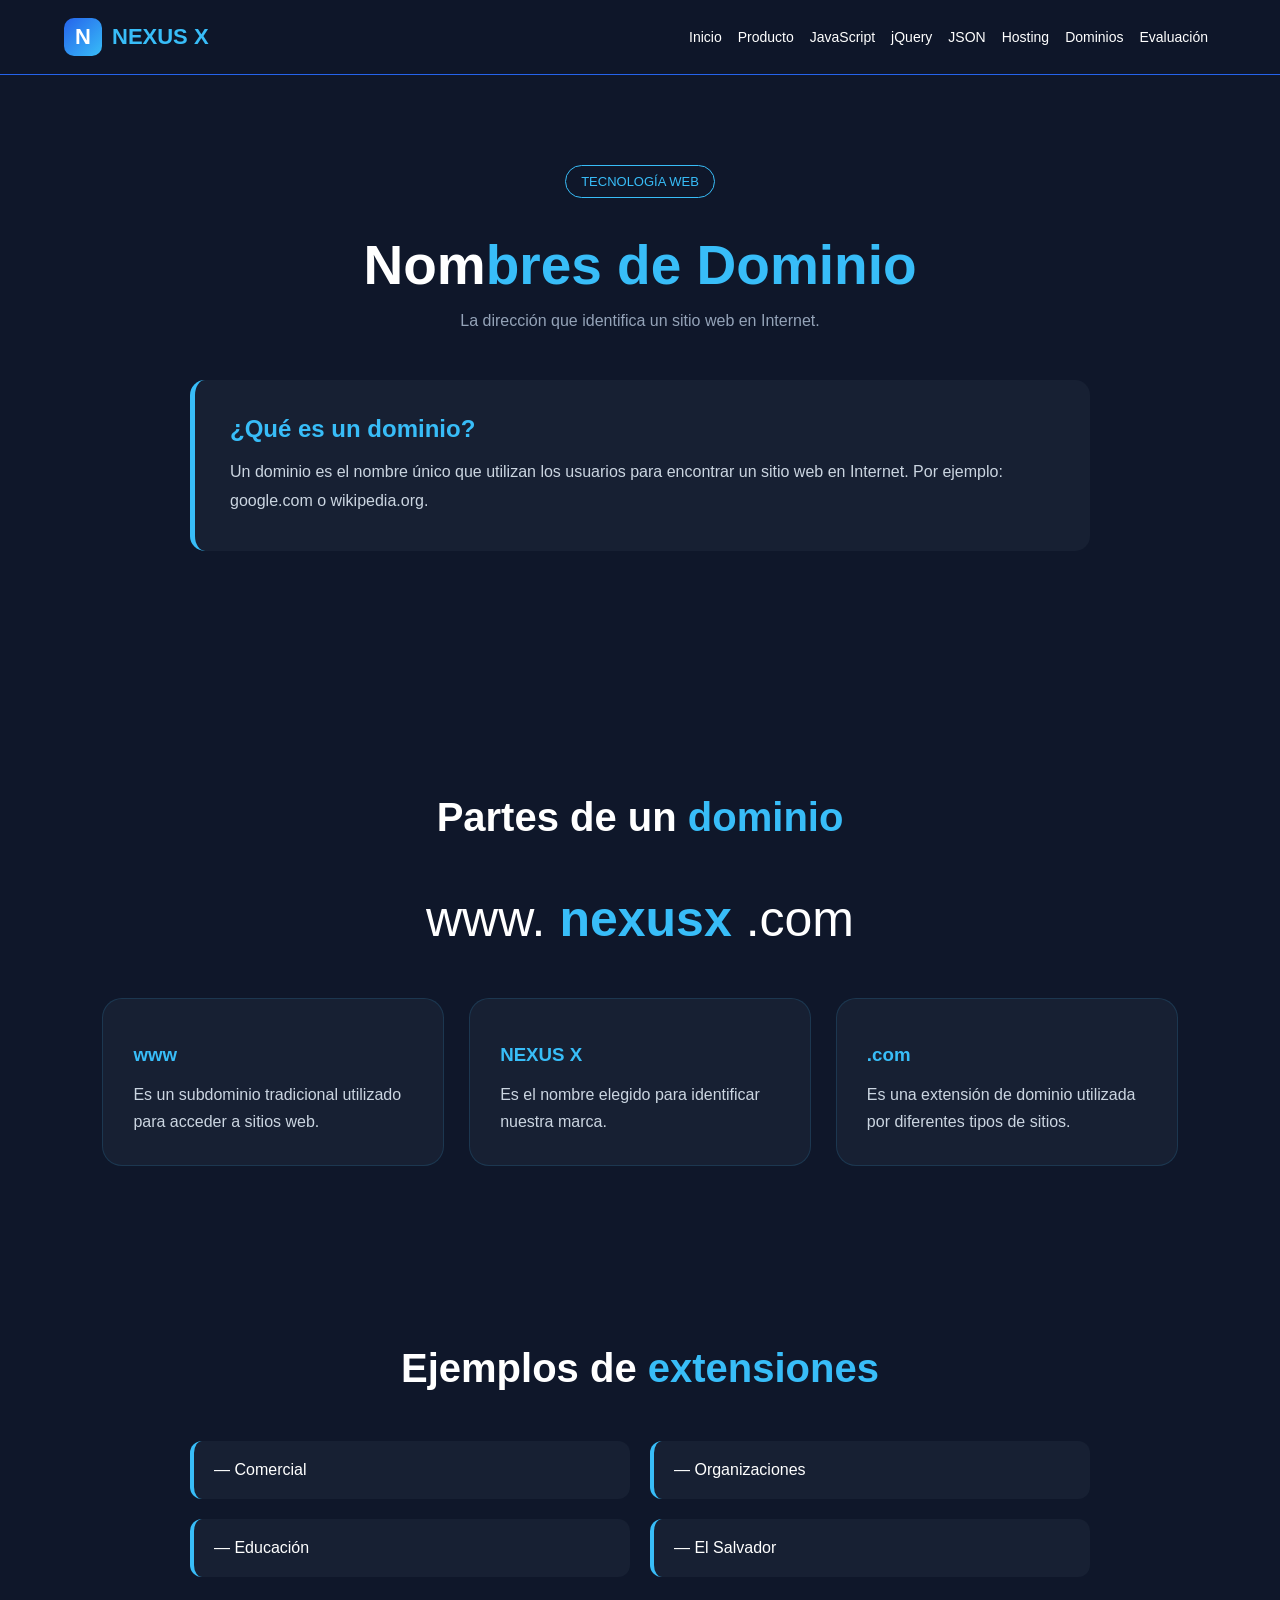
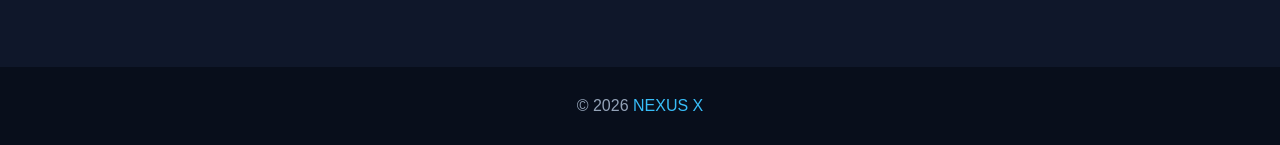
==== dominios.html @ 460c5242 "hola" ====
<!DOCTYPE html>
<html lang="es">

<head>

    <meta charset="UTF-8">
    <meta name="viewport" content="width=device-width, initial-scale=1.0">

    <title>NEXUS X | Dominios</title>

    <link rel="stylesheet" href="style.css">

</head>

<body>

<header>

    <div class="logo">
        <div class="logo-icon">N</div>
        NEXUS X
    </div>

    <nav>
        <a href="index.html">Inicio</a>
        <a href="producto.html">Producto</a>
        <a href="javascript.html">JavaScript</a>
        <a href="jquery.html">jQuery</a>
        <a href="json.html">JSON</a>
        <a href="hosting.html">Hosting</a>
        <a href="dominios.html">Dominios</a>
        <a href="evaluacion.html">Evaluación</a>
    </nav>

</header>

<section class="page">

    <div class="section-title">

        <span class="tag">TECNOLOGÍA WEB</span>

        <h1>Nom<span>bres de Dominio</span></h1>

        <p>
            La dirección que identifica un sitio web en Internet.
        </p>

    </div>

    <div class="tech-box">

        <h2>¿Qué es un dominio?</h2>

        <p>
            Un dominio es el nombre único que utilizan los usuarios
            para encontrar un sitio web en Internet. Por ejemplo:
            google.com o wikipedia.org.
        </p>

    </div>

</section>

<section>

    <div class="section-title">

        <h2>Partes de un <span>dominio</span></h2>

    </div>

    <div class="domain">

        <span>www.</span>
        <strong>nexusx</strong>
        <span>.com</span>

    </div>

    <div class="cards">

        <div class="card">

            <h3>www</h3>

            <p>
                Es un subdominio tradicional utilizado para
                acceder a sitios web.
            </p>

        </div>

        <div class="card">

            <h3>NEXUS X</h3>

            <p>
                Es el nombre elegido para identificar
                nuestra marca.
            </p>

        </div>

        <div class="card">

            <h3>.com</h3>

            <p>
                Es una extensión de dominio utilizada
                por diferentes tipos de sitios.
            </p>

        </div>

    </div>

</section>

<section>

    <div class="section-title">

        <h2>Ejemplos de <span>extensiones</span></h2>

    </div>

    <div class="features">

        <div>  — Comercial</div>
        <div>  — Organizaciones</div>
        <div>  — Educación</div>
        <div>  — El Salvador</div>

    </div>

</section>

<footer>
    © 2026 <span>NEXUS X</span>
</footer>

</body>
</html>
---- style.css ----
* {
    margin: 0;
    padding: 0;
    box-sizing: border-box;
    font-family: Arial, Helvetica, sans-serif;
}

html {
    scroll-behavior: smooth;
}

body {
    background: #0F172A;
    color: white;
}

/* HEADER */

header {
    width: 100%;
    padding: 18px 5%;
    display: flex;
    justify-content: space-between;
    align-items: center;
    position: sticky;
    top: 0;
    z-index: 1000;
    background: rgba(15, 23, 42, 0.97);
    border-bottom: 1px solid #2563EB;
}

.logo {
    display: flex;
    align-items: center;
    gap: 10px;
    font-size: 22px;
    font-weight: bold;
    color: #38BDF8;
}

.logo-icon {
    width: 38px;
    height: 38px;
    display: flex;
    align-items: center;
    justify-content: center;
    background: linear-gradient(135deg, #2563EB, #38BDF8);
    border-radius: 10px;
    color: white;
}

nav {
    display: flex;
    flex-wrap: wrap;
    justify-content: center;
}

nav a {
    color: white;
    text-decoration: none;
    margin: 5px 8px;
    font-size: 14px;
    transition: 0.3s;
}

nav a:hover {
    color: #38BDF8;
}

/* HERO */

.hero {
    min-height: 90vh;
    padding: 100px 8%;
    display: flex;
    align-items: center;
    justify-content: space-between;
    gap: 50px;

    background:
        radial-gradient(circle at 80% 30%, rgba(37,99,235,.3), transparent 30%),
        #0F172A;
}

.hero-text {
    max-width: 600px;
}

.tag {
    display: inline-block;
    padding: 8px 15px;
    border: 1px solid #38BDF8;
    border-radius: 30px;
    color: #38BDF8;
    font-size: 13px;
    margin-bottom: 20px;
}

.hero h1 {
    font-size: 65px;
    line-height: 1;
    margin-bottom: 25px;
}

h1 span,
h2 span,
.hero h1 span {
    color: #38BDF8;
}

.hero p {
    color: #CBD5E1;
    font-size: 18px;
    line-height: 1.7;
    margin-bottom: 30px;
}

/* BOTONES */

.btn {
    display: inline-block;
    border: none;
    padding: 14px 25px;
    border-radius: 10px;
    background: #2563EB;
    color: white;
    text-decoration: none;
    font-weight: bold;
    cursor: pointer;
    margin: 5px;
    transition: .3s;
}

.btn:hover {
    background: #38BDF8;
    color: #0F172A;
    transform: translateY(-3px);
}

/* LOGO GRANDE */

.hero-logo {
    width: 330px;
    height: 330px;
    border-radius: 50px;
    background: linear-gradient(135deg, #2563EB, #38BDF8);
    display: flex;
    align-items: center;
    justify-content: center;
    transform: rotate(4deg);
    box-shadow: 0 0 60px rgba(56,189,248,.3);
}

.hero-logo div {
    width: 250px;
    height: 250px;
    border-radius: 40px;
    background: #0F172A;
    border: 2px solid #38BDF8;
    display: flex;
    align-items: center;
    justify-content: center;
    flex-direction: column;
    transform: rotate(-4deg);
}

.hero-logo strong {
    font-size: 70px;
    color: #38BDF8;
}

.hero-logo small {
    letter-spacing: 5px;
}

/* SECCIONES */

section {
    padding: 90px 8%;
}

.page {
    min-height: 70vh;
}

.section-title {
    text-align: center;
    margin-bottom: 50px;
}

.section-title h1 {
    font-size: 55px;
    margin: 15px 0;
}

.section-title h2 {
    font-size: 40px;
    margin-bottom: 12px;
}

.section-title p {
    color: #94A3B8;
}

/* CARDS */

.cards {
    display: grid;
    grid-template-columns: repeat(3, 1fr);
    gap: 25px;
}

.card {
    background: #172033;
    padding: 30px;
    border-radius: 20px;
    border: 1px solid rgba(56,189,248,.15);
    transition: .3s;
}

.card:hover {
    transform: translateY(-8px);
    border-color: #38BDF8;
}

.card h3 {
    color: #38BDF8;
    margin: 15px 0;
}

.card p {
    color: #CBD5E1;
    line-height: 1.7;
}

.icon {
    font-size: 40px;
}

/* TECNOLOGÍAS */

.tech-box {
    max-width: 900px;
    margin: auto;
    background: #172033;
    border-left: 5px solid #38BDF8;
    padding: 35px;
    border-radius: 15px;
}

.tech-box h2 {
    color: #38BDF8;
    margin-bottom: 15px;
}

.tech-box p {
    color: #CBD5E1;
    line-height: 1.8;
}

/* COLORES */

.colors {
    display: flex;
    justify-content: center;
    flex-wrap: wrap;
    gap: 25px;
}

.color {
    width: 170px;
    background: #172033;
    border-radius: 15px;
    overflow: hidden;
    text-align: center;
}

.color-box {
    height: 100px;
}

.color p {
    padding: 15px;
    font-weight: bold;
}

.azul-oscuro {
    background: #0F172A;
}

.azul {
    background: #2563EB;
}

.celeste {
    background: #38BDF8;
}

.blanco {
    background: #FFFFFF;
}

/* FEATURES */

.features {
    max-width: 900px;
    margin: auto;
    display: grid;
    grid-template-columns: repeat(2,1fr);
    gap: 20px;
}

.features div {
    background: #172033;
    padding: 20px;
    border-radius: 12px;
    border-left: 4px solid #38BDF8;
}

/* INTERACTIVO */

.interactive {
    text-align: center;
    max-width: 800px;
    margin: auto;
}

.interactive h2 {
    margin-bottom: 25px;
}

.jquery-box {
    padding: 40px;
    background: #172033;
    border-radius: 20px;
    border: 1px solid #38BDF8;
}

.domain {
    text-align: center;
    font-size: 50px;
    margin: 50px 0;
}

.domain strong {
    color: #38BDF8;
}

/* QUIZ */

.question {
    max-width: 800px;
    margin: 25px auto;
    padding: 25px;
    background: #172033;
    border-radius: 15px;
    border: 1px solid rgba(56,189,248,.2);
}

.question h3 {
    color: #38BDF8;
    margin-bottom: 20px;
}

.question label {
    display: block;
    margin: 12px 0;
    color: #CBD5E1;
    cursor: pointer;
}

.question input {
    margin-right: 10px;
}

#quiz {
    text-align: center;
}

.result {
    text-align: center;
    margin-top: 30px;
    font-size: 25px;
    color: #38BDF8;
    font-weight: bold;
}

/* FOOTER */

footer {
    text-align: center;
    padding: 30px;
    background: #080E1B;
    color: #94A3B8;
}

footer span {
    color: #38BDF8;
}

/* RESPONSIVE */

@media(max-width: 900px) {

    header {
        flex-direction: column;
        gap: 15px;
    }

    .hero {
        flex-direction: column;
        text-align: center;
    }

    .hero h1 {
        font-size: 45px;
    }

    .cards {
        grid-template-columns: 1fr;
    }

    .hero-logo {
        width: 270px;
        height: 270px;
    }

    .hero-logo div {
        width: 205px;
        height: 205px;
    }

    .features {
        grid-template-columns: 1fr;
    }

    .domain {
        font-size: 32px;
    }
}
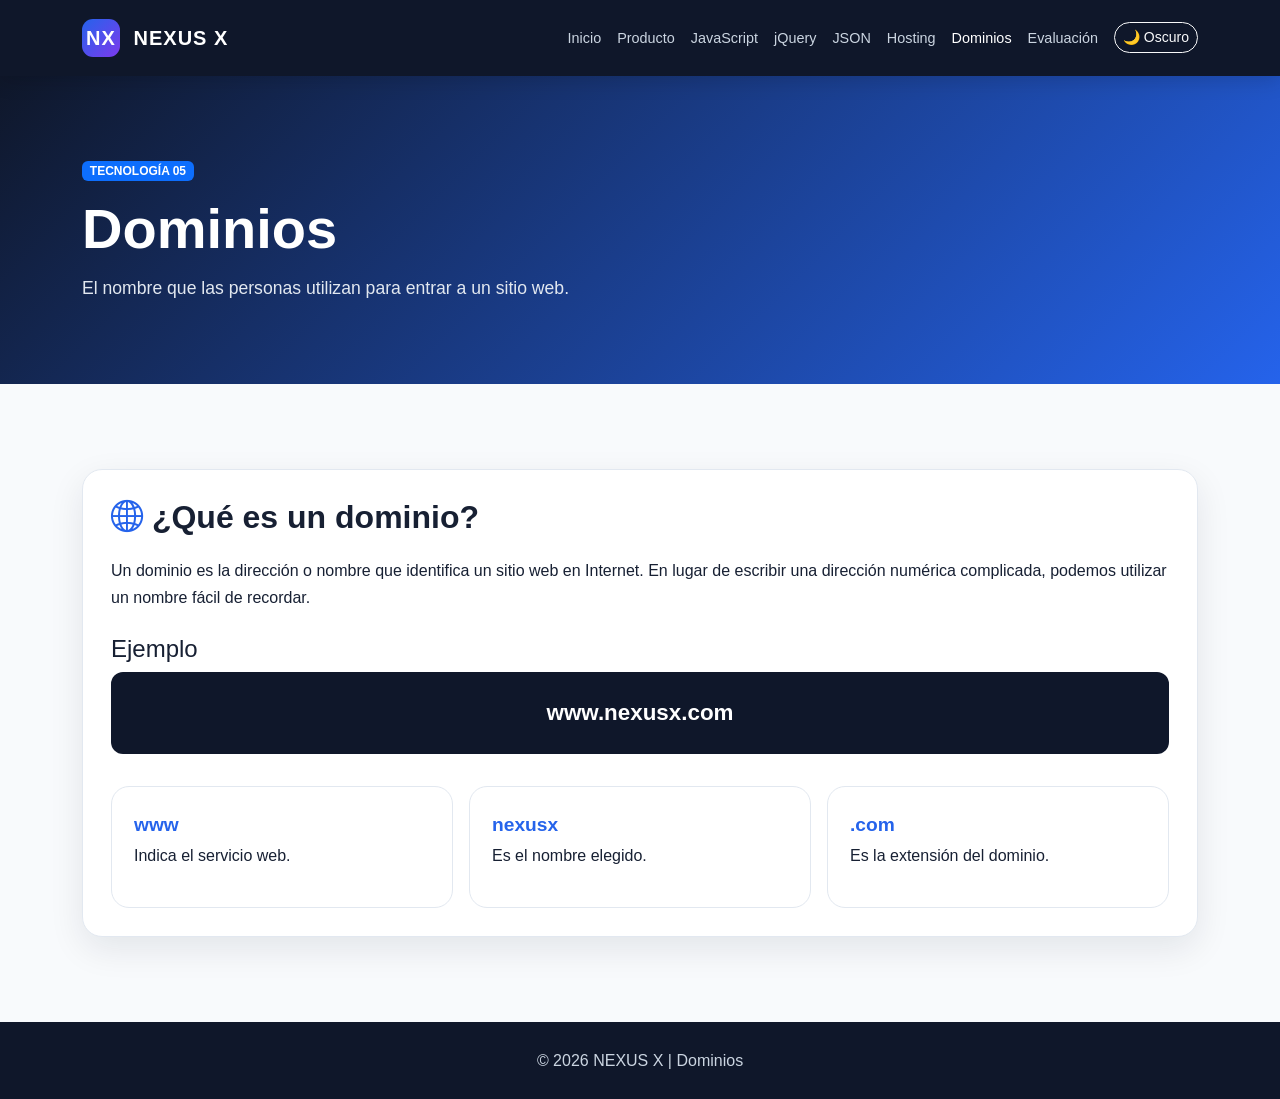
==== commit 48968cd0: "klsdk" ====
--- a/dominios.html
+++ b/dominios.html
@@ -1,144 +1,101 @@
 <!DOCTYPE html>
 <html lang="es">
-
 <head>
-
     <meta charset="UTF-8">
     <meta name="viewport" content="width=device-width, initial-scale=1.0">
-
     <title>NEXUS X | Dominios</title>
 
+    <link href="https://cdn.jsdelivr.net/npm/bootstrap@5.3.3/dist/css/bootstrap.min.css" rel="stylesheet">
+    <link href="https://cdn.jsdelivr.net/npm/bootstrap-icons@1.11.3/font/bootstrap-icons.min.css" rel="stylesheet">
     <link rel="stylesheet" href="style.css">
-
 </head>
 
 <body>
 
-<header>
+<nav class="navbar navbar-expand-lg navbar-dark sticky-top">
+    <div class="container">
+        <a class="navbar-brand fw-bold" href="index.html"><span class="logo">NX</span> NEXUS X</a>
 
-    <div class="logo">
-        <div class="logo-icon">N</div>
-        NEXUS X
+        <button class="navbar-toggler" type="button" data-bs-toggle="collapse" data-bs-target="#menu">
+            <span class="navbar-toggler-icon"></span>
+        </button>
+
+        <div class="collapse navbar-collapse" id="menu">
+            <ul class="navbar-nav ms-auto align-items-lg-center">
+                <li class="nav-item"><a class="nav-link" href="index.html">Inicio</a></li>
+                <li class="nav-item"><a class="nav-link" href="producto.html">Producto</a></li>
+                <li class="nav-item"><a class="nav-link" href="javascript.html">JavaScript</a></li>
+                <li class="nav-item"><a class="nav-link" href="jquery.html">jQuery</a></li>
+                <li class="nav-item"><a class="nav-link" href="json.html">JSON</a></li>
+                <li class="nav-item"><a class="nav-link" href="hosting.html">Hosting</a></li>
+                <li class="nav-item"><a class="nav-link active" href="dominios.html">Dominios</a></li>
+                <li class="nav-item"><a class="nav-link" href="evaluacion.html">Evaluación</a></li>
+                <li class="nav-item ms-lg-2"><button id="modoBtn" class="btn btn-outline-light btn-sm">🌙 Oscuro</button></li>
+            </ul>
+        </div>
     </div>
+</nav>
 
-    <nav>
-        <a href="index.html">Inicio</a>
-        <a href="producto.html">Producto</a>
-        <a href="javascript.html">JavaScript</a>
-        <a href="jquery.html">jQuery</a>
-        <a href="json.html">JSON</a>
-        <a href="hosting.html">Hosting</a>
-        <a href="dominios.html">Dominios</a>
-        <a href="evaluacion.html">Evaluación</a>
-    </nav>
-
-</header>
-
-<section class="page">
-
-    <div class="section-title">
-
-        <span class="tag">TECNOLOGÍA WEB</span>
-
-        <h1>Nom<span>bres de Dominio</span></h1>
-
-        <p>
-            La dirección que identifica un sitio web en Internet.
-        </p>
-
+<section class="page-header">
+    <div class="container">
+        <span class="badge text-bg-primary">TECNOLOGÍA 05</span>
+        <h1>Dominios</h1>
+        <p>El nombre que las personas utilizan para entrar a un sitio web.</p>
     </div>
-
-    <div class="tech-box">
-
-        <h2>¿Qué es un dominio?</h2>
-
-        <p>
-            Un dominio es el nombre único que utilizan los usuarios
-            para encontrar un sitio web en Internet. Por ejemplo:
-            google.com o wikipedia.org.
-        </p>
-
-    </div>
-
 </section>
 
-<section>
+<section class="section">
+    <div class="container">
 
-    <div class="section-title">
-
-        <h2>Partes de un <span>dominio</span></h2>
-
-    </div>
-
-    <div class="domain">
-
-        <span>www.</span>
-        <strong>nexusx</strong>
-        <span>.com</span>
-
-    </div>
-
-    <div class="cards">
-
-        <div class="card">
-
-            <h3>www</h3>
+        <div class="content-box reveal">
+            <h2><i class="bi bi-globe2"></i> ¿Qué es un dominio?</h2>
 
             <p>
-                Es un subdominio tradicional utilizado para
-                acceder a sitios web.
+                Un dominio es la dirección o nombre que identifica un sitio web
+                en Internet. En lugar de escribir una dirección numérica complicada,
+                podemos utilizar un nombre fácil de recordar.
             </p>
 
-        </div>
+            <h4 class="mt-4">Ejemplo</h4>
 
-        <div class="card">
+            <div class="domain-example">
+                www.nexusx.com
+            </div>
 
-            <h3>NEXUS X</h3>
+            <div class="row g-3 mt-3">
 
-            <p>
-                Es el nombre elegido para identificar
-                nuestra marca.
-            </p>
+                <div class="col-md-4">
+                    <div class="mini-card">
+                        <strong>www</strong>
+                        <p>Indica el servicio web.</p>
+                    </div>
+                </div>
 
-        </div>
+                <div class="col-md-4">
+                    <div class="mini-card">
+                        <strong>nexusx</strong>
+                        <p>Es el nombre elegido.</p>
+                    </div>
+                </div>
 
-        <div class="card">
+                <div class="col-md-4">
+                    <div class="mini-card">
+                        <strong>.com</strong>
+                        <p>Es la extensión del dominio.</p>
+                    </div>
+                </div>
 
-            <h3>.com</h3>
-
-            <p>
-                Es una extensión de dominio utilizada
-                por diferentes tipos de sitios.
-            </p>
-
+            </div>
         </div>
 
     </div>
-
-</section>
-
-<section>
-
-    <div class="section-title">
-
-        <h2>Ejemplos de <span>extensiones</span></h2>
-
-    </div>
-
-    <div class="features">
-
-        <div>  — Comercial</div>
-        <div>  — Organizaciones</div>
-        <div>  — Educación</div>
-        <div>  — El Salvador</div>
-
-    </div>
-
 </section>
 
 <footer>
-    © 2026 <span>NEXUS X</span>
+    <p>© 2026 NEXUS X | Dominios</p>
 </footer>
 
+<script src="https://cdn.jsdelivr.net/npm/bootstrap@5.3.3/dist/js/bootstrap.bundle.min.js"></script>
+<script src="script.js"></script>
 </body>
 </html>
--- a/style.css
+++ b/style.css
@@ -1,8 +1,15 @@
+:root {
+    --azul-oscuro: #0f172a;
+    --azul: #2563eb;
+    --celeste: #38bdf8;
+    --fondo: #f8fafc;
+    --texto: #172033;
+    --tarjeta: #ffffff;
+    --borde: #e2e8f0;
+}
+
 * {
-    margin: 0;
-    padding: 0;
     box-sizing: border-box;
-    font-family: Arial, Helvetica, sans-serif;
 }
 
 html {
@@ -10,431 +17,944 @@
 }
 
 body {
-    background: #0F172A;
-    color: white;
-}
-
-/* HEADER */
-
-header {
-    width: 100%;
-    padding: 18px 5%;
-    display: flex;
-    justify-content: space-between;
+    margin: 0;
+    font-family: Arial, Helvetica, sans-serif;
+    background: var(--fondo);
+    color: var(--texto);
+    transition: .3s;
+}
+
+/* NAVBAR */
+
+.navbar {
+    background: var(--azul-oscuro) !important;
+}
+
+.navbar-brand {
+    font-size: 1.25rem;
+    letter-spacing: .5px;
+}
+
+.logo {
+    display: inline-flex;
     align-items: center;
-    position: sticky;
-    top: 0;
-    z-index: 1000;
-    background: rgba(15, 23, 42, 0.97);
-    border-bottom: 1px solid #2563EB;
-}
-
-.logo {
+    justify-content: center;
+    width: 38px;
+    height: 38px;
+    background: var(--azul);
+    border-radius: 10px;
+    margin-right: 7px;
+}
+
+.nav-link {
+    color: #cbd5e1 !important;
+    transition: .2s;
+}
+
+.nav-link:hover,
+.nav-link.active {
+    color: white !important;
+}
+
+/* HERO */
+
+.hero {
+    min-height: 600px;
     display: flex;
     align-items: center;
-    gap: 10px;
-    font-size: 22px;
+    padding: 70px 0;
+
+    background:
+        linear-gradient(
+            135deg,
+            rgba(15, 23, 42, .94),
+            rgba(37, 99, 235, .82)
+        ),
+        url("https://images.unsplash.com/photo-1550751827-4bd374c3f58b?auto=format&fit=crop&w=1600&q=80");
+
+    background-size: cover;
+    background-position: center;
+    color: white;
+}
+
+.hero h1 {
+    font-size: clamp(2.5rem, 6vw, 4.5rem);
+    font-weight: 800;
+    line-height: 1.05;
+    margin-bottom: 20px;
+}
+
+.hero p {
+    font-size: 1.15rem;
+    line-height: 1.7;
+    max-width: 580px;
+    color: #e2e8f0;
+}
+
+.hero .btn {
+    border-radius: 10px;
+}
+
+/* CARRUSEL */
+
+.carousel {
+    border-radius: 18px;
+    overflow: hidden;
+}
+
+.carousel img {
+    height: 420px;
+    object-fit: cover;
+}
+
+.carousel-caption {
+    background: rgba(0, 0, 0, .65);
+    border-radius: 12px;
+    padding: 12px;
+}
+
+/* ENCABEZADOS */
+
+.page-header {
+    background: linear-gradient(
+        135deg,
+        var(--azul-oscuro),
+        var(--azul)
+    );
+    color: white;
+    padding: 80px 0;
+}
+
+.page-header h1 {
+    font-size: 3.5rem;
+    font-weight: 800;
+    margin: 12px 0;
+}
+
+.page-header p {
+    margin: 0;
+    font-size: 1.1rem;
+    color: #e2e8f0;
+}
+
+/* SECCIONES */
+
+.section {
+    padding: 80px 0;
+}
+
+.section-title {
+    text-align: center;
+    max-width: 750px;
+    margin: 0 auto 45px;
+}
+
+.section-title span {
+    color: var(--azul);
+    font-size: .8rem;
     font-weight: bold;
-    color: #38BDF8;
-}
-
-.logo-icon {
+    letter-spacing: 2px;
+}
+
+.section-title h2 {
+    font-size: 2.4rem;
+    font-weight: 800;
+    margin: 8px 0;
+}
+
+.section-title p {
+    color: #64748b;
+}
+
+/* TARJETAS */
+
+.info-card,
+.content-box,
+.ai-card,
+.quiz-box,
+.mini-card {
+    background: var(--tarjeta);
+    border: 1px solid var(--borde);
+    border-radius: 18px;
+    transition: .25s;
+}
+
+.info-card {
+    padding: 30px;
+    height: 100%;
+}
+
+.info-card:hover,
+.ai-card:hover,
+.mini-card:hover {
+    transform: translateY(-5px);
+    box-shadow: 0 12px 30px rgba(15, 23, 42, .12);
+}
+
+.info-card i {
+    color: var(--azul);
+    font-size: 2.4rem;
+    margin-bottom: 15px;
+}
+
+.info-card h3 {
+    font-size: 1.3rem;
+    font-weight: 700;
+}
+
+.info-card p,
+.content-box p,
+.ai-card p {
+    line-height: 1.7;
+}
+
+.content-box {
+    padding: 35px;
+}
+
+.content-box h2 {
+    font-weight: 750;
+    margin-bottom: 20px;
+}
+
+.content-box h2 i {
+    color: var(--azul);
+}
+
+/* IA */
+
+.ai-card {
+    padding: 25px;
+    height: 100%;
+}
+
+.ai-card > span {
+    display: inline-flex;
+    align-items: center;
+    justify-content: center;
+
+    width: 36px;
+    height: 36px;
+
+    border-radius: 50%;
+
+    background: #dbeafe;
+    color: var(--azul);
+
+    font-size: .8rem;
+    font-weight: bold;
+
+    margin-bottom: 15px;
+}
+
+.ai-card h3 {
+    font-size: 1.2rem;
+    font-weight: 700;
+}
+
+/* JQUERY */
+
+.demo-box {
+    background: #e0f2fe;
+    border: 2px dashed var(--celeste);
+    border-radius: 15px;
+    padding: 35px;
+}
+
+/* DOMINIO */
+
+.domain-example {
+    background: var(--azul-oscuro);
+    color: white;
+    text-align: center;
+
+    padding: 22px;
+    border-radius: 12px;
+
+    font-size: 1.4rem;
+    font-weight: bold;
+}
+
+/* MINI CARDS */
+
+.mini-card {
+    padding: 22px;
+}
+
+.mini-card strong {
+    color: var(--azul);
+    font-size: 1.2rem;
+}
+
+/* EVALUACIÓN */
+
+.quiz-box {
+    max-width: 850px;
+    margin: auto;
+    padding: 35px;
+}
+
+.pregunta {
+    padding: 25px 0;
+    border-bottom: 1px solid var(--borde);
+}
+
+.pregunta:first-child {
+    padding-top: 0;
+}
+
+.pregunta h4 {
+    font-size: 1.05rem;
+    font-weight: bold;
+}
+
+.pregunta label {
+    display: block;
+    padding: 8px 0;
+    cursor: pointer;
+}
+
+/* RESULTADO */
+
+.resultado {
+    padding: 18px;
+    border-radius: 12px;
+    text-align: center;
+    font-size: 1.1rem;
+    font-weight: bold;
+}
+
+/* FOOTER */
+
+footer {
+    background: var(--azul-oscuro);
+    color: white;
+    text-align: center;
+    padding: 25px;
+}
+
+footer p {
+    margin: 0;
+}
+
+/* ANIMACIÓN
+   IMPORTANTE:
+   Ahora el contenido NO desaparece si JS falla.
+*/
+
+.reveal {
+    opacity: 1;
+    transform: translateY(0);
+}
+
+.reveal.animar {
+    animation: aparecer .7s ease forwards;
+}
+
+@keyframes aparecer {
+    from {
+        opacity: 0;
+        transform: translateY(25px);
+    }
+
+    to {
+        opacity: 1;
+        transform: translateY(0);
+    }
+}
+
+/* MODO OSCURO */
+
+body.modo-oscuro {
+    --fondo: #0b1120;
+    --texto: #e5e7eb;
+    --tarjeta: #111827;
+    --borde: #263244;
+}
+
+body.modo-oscuro .section-title p {
+    color: #aab4c5;
+}
+
+body.modo-oscuro .content-box p,
+body.modo-oscuro .info-card p,
+body.modo-oscuro .ai-card p,
+body.modo-oscuro .mini-card p {
+    color: #cbd5e1;
+}
+
+body.modo-oscuro .demo-box {
+    background: #172554;
+}
+
+body.modo-oscuro .ai-card > span {
+    background: #172554;
+    color: #7dd3fc;
+}
+
+/* RESPONSIVE */
+
+@media (max-width: 768px) {
+
+    .hero {
+        padding: 60px 0;
+        min-height: auto;
+    }
+
+    .hero h1 {
+        font-size: 2.8rem;
+    }
+
+    .carousel img {
+        height: 300px;
+    }
+
+    .page-header {
+        padding: 60px 0;
+    }
+
+    .page-header h1 {
+        font-size: 2.7rem;
+    }
+
+    .section {
+        padding: 55px 0;
+    }
+
+    .section-title h2 {
+        font-size: 2rem;
+    }
+}
+
+/* ========================================
+   NEXUS X - ESTILOS GENERALES
+======================================== */
+
+:root {
+    --azul-oscuro: #0f172a;
+    --azul: #2563eb;
+    --azul-claro: #38bdf8;
+    --morado: #7c3aed;
+    --fondo: #f8fafc;
+    --texto: #172033;
+    --tarjeta: #ffffff;
+    --borde: #e2e8f0;
+    --sombra: 0 12px 35px rgba(15, 23, 42, 0.09);
+}
+
+* {
+    box-sizing: border-box;
+}
+
+html {
+    scroll-behavior: smooth;
+}
+
+body {
+    margin: 0;
+    background: var(--fondo);
+    color: var(--texto);
+    font-family: "Segoe UI", Arial, sans-serif;
+    line-height: 1.7;
+    transition: background 0.3s ease, color 0.3s ease;
+}
+
+a {
+    text-decoration: none;
+}
+
+img {
+    max-width: 100%;
+}
+
+
+/* ========================================
+   MODO OSCURO
+======================================== */
+
+body.modo-oscuro {
+    --fondo: #0b1120;
+    --texto: #e5e7eb;
+    --tarjeta: #111827;
+    --borde: #263244;
+    --sombra: 0 12px 35px rgba(0, 0, 0, 0.25);
+}
+
+body.modo-oscuro .navbar {
+    background: #070d19;
+}
+
+body.modo-oscuro .section-title p,
+body.modo-oscuro .info-card p,
+body.modo-oscuro .content-box p {
+    color: #cbd5e1;
+}
+
+body.modo-oscuro .info-card,
+body.modo-oscuro .content-box,
+body.modo-oscuro .tool-card,
+body.modo-oscuro .question-card {
+    background: var(--tarjeta);
+    color: var(--texto);
+    border-color: var(--borde);
+}
+
+body.modo-oscuro .form-control,
+body.modo-oscuro .form-select {
+    background-color: #0b1120;
+    color: #e5e7eb;
+    border-color: #374151;
+}
+
+body.modo-oscuro .form-control::placeholder {
+    color: #94a3b8;
+}
+
+body.modo-oscuro .form-control:focus,
+body.modo-oscuro .form-select:focus {
+    border-color: var(--azul-claro);
+    box-shadow: 0 0 0 0.2rem rgba(56, 189, 248, 0.2);
+}
+
+body.modo-oscuro footer {
+    background: #070d19;
+}
+
+
+/* ========================================
+   BARRA DE NAVEGACIÓN
+======================================== */
+
+.navbar {
+    background: var(--azul-oscuro);
+    padding: 14px 0;
+    box-shadow: 0 4px 20px rgba(0, 0, 0, 0.15);
+}
+
+.navbar-brand {
+    color: #ffffff !important;
+    font-size: 1.25rem;
+    letter-spacing: 1px;
+}
+
+.logo {
+    display: inline-flex;
+    align-items: center;
+    justify-content: center;
     width: 38px;
     height: 38px;
-    display: flex;
+    margin-right: 7px;
+    border-radius: 11px;
+    background: linear-gradient(135deg, var(--azul), var(--morado));
+    color: white;
+    font-weight: 900;
+}
+
+.navbar .nav-link {
+    color: #cbd5e1;
+    font-size: 0.9rem;
+    transition: color 0.25s ease;
+}
+
+.navbar .nav-link:hover,
+.navbar .nav-link.active {
+    color: var(--azul-claro);
+}
+
+#modoBtn {
+    border-radius: 20px;
+    white-space: nowrap;
+}
+
+
+/* ========================================
+   PORTADA PRINCIPAL
+======================================== */
+
+.hero {
+    position: relative;
+    overflow: hidden;
+    padding: 95px 0;
+    color: white;
+    background:
+        radial-gradient(
+            circle at 80% 20%,
+            rgba(56, 189, 248, 0.22),
+            transparent 35%
+        ),
+        linear-gradient(135deg, #0f172a, #172554 60%, #312e81);
+}
+
+.hero::before {
+    content: "";
+    position: absolute;
+    width: 350px;
+    height: 350px;
+    top: -150px;
+    left: -100px;
+    border-radius: 50%;
+    background: rgba(37, 99, 235, 0.15);
+    filter: blur(5px);
+    pointer-events: none;
+}
+
+.hero .container {
+    position: relative;
+    z-index: 1;
+}
+
+.hero h1 {
+    margin: 15px 0 20px;
+    font-size: clamp(2.3rem, 5vw, 4.2rem);
+    line-height: 1.12;
+    font-weight: 850;
+    letter-spacing: -1.5px;
+}
+
+.hero p {
+    max-width: 570px;
+    color: #dbeafe;
+    font-size: 1.08rem;
+    margin-bottom: 25px;
+}
+
+.hero .btn {
+    border-radius: 12px;
+    padding: 12px 20px;
+    font-weight: 650;
+    transition: transform 0.25s ease, box-shadow 0.25s ease;
+}
+
+.hero .btn:hover {
+    transform: translateY(-3px);
+    box-shadow: 0 8px 22px rgba(37, 99, 235, 0.3);
+}
+
+
+/* ========================================
+   CARRUSEL
+======================================== */
+
+#carruselNexus {
+    overflow: hidden;
+    border-radius: 20px;
+    border: 1px solid rgba(255, 255, 255, 0.16);
+}
+
+#carruselNexus .carousel-item img {
+    width: 100%;
+    height: 390px;
+    object-fit: cover;
+}
+
+#carruselNexus .carousel-item::after {
+    content: "";
+    position: absolute;
+    inset: 35% 0 0;
+    background: linear-gradient(transparent, rgba(2, 6, 23, 0.85));
+    pointer-events: none;
+}
+
+#carruselNexus .carousel-caption {
+    z-index: 2;
+}
+
+.carousel-caption h5 {
+    font-size: 1.7rem;
+    font-weight: 800;
+}
+
+.carousel-caption p {
+    color: white;
+    font-size: 0.95rem;
+    margin-bottom: 10px;
+}
+
+
+/* ========================================
+   SECCIONES
+======================================== */
+
+.section {
+    padding: 85px 0;
+}
+
+.section-title {
+    max-width: 750px;
+    margin: 0 auto 45px;
+    text-align: center;
+}
+
+.section-title span {
+    display: inline-block;
+    margin-bottom: 10px;
+    color: var(--azul);
+    font-size: 0.8rem;
+    font-weight: 850;
+    letter-spacing: 3px;
+}
+
+.section-title h2 {
+    margin-bottom: 12px;
+    font-size: clamp(2rem, 4vw, 3rem);
+    font-weight: 850;
+    letter-spacing: -1px;
+}
+
+.section-title p {
+    color: #64748b;
+    margin-bottom: 0;
+}
+
+
+/* ========================================
+   TARJETAS INFORMATIVAS
+======================================== */
+
+.info-card,
+.tool-card,
+.content-box,
+.question-card {
+    height: 100%;
+    padding: 28px;
+    border: 1px solid var(--borde);
+    border-radius: 20px;
+    background: var(--tarjeta);
+    color: var(--texto);
+    box-shadow: var(--sombra);
+    transition:
+        transform 0.3s ease,
+        box-shadow 0.3s ease,
+        border-color 0.3s ease;
+}
+
+.info-card:hover,
+.tool-card:hover {
+    transform: translateY(-7px);
+    border-color: var(--azul-claro);
+    box-shadow: 0 18px 40px rgba(37, 99, 235, 0.13);
+}
+
+.info-card > i {
+    display: inline-flex;
     align-items: center;
     justify-content: center;
-    background: linear-gradient(135deg, #2563EB, #38BDF8);
+    width: 58px;
+    height: 58px;
+    margin-bottom: 22px;
+    border-radius: 16px;
+    background: #dbeafe;
+    color: var(--azul);
+    font-size: 1.8rem;
+}
+
+.info-card h3,
+.tool-card h3 {
+    margin-bottom: 12px;
+    font-size: 1.3rem;
+    font-weight: 800;
+}
+
+.info-card p,
+.tool-card p {
+    margin-bottom: 0;
+    color: #64748b;
+}
+
+body.modo-oscuro .info-card > i {
+    background: #172554;
+    color: #7dd3fc;
+}
+
+
+/* ========================================
+   BOTONES
+======================================== */
+
+.btn-primary {
+    background: var(--azul);
+    border-color: var(--azul);
+}
+
+.btn-primary:hover {
+    background: #1d4ed8;
+    border-color: #1d4ed8;
+}
+
+.btn {
+    transition: all 0.25s ease;
+}
+
+
+/* ========================================
+   FORMULARIOS
+======================================== */
+
+.form-label {
+    font-weight: 700;
+}
+
+.form-control,
+.form-select {
+    min-height: 46px;
+    border: 1px solid var(--borde);
     border-radius: 10px;
-    color: white;
-}
-
-nav {
-    display: flex;
-    flex-wrap: wrap;
-    justify-content: center;
-}
-
-nav a {
-    color: white;
-    text-decoration: none;
-    margin: 5px 8px;
-    font-size: 14px;
-    transition: 0.3s;
-}
-
-nav a:hover {
-    color: #38BDF8;
-}
-
-/* HERO */
-
-.hero {
-    min-height: 90vh;
-    padding: 100px 8%;
-    display: flex;
-    align-items: center;
-    justify-content: space-between;
-    gap: 50px;
-
-    background:
-        radial-gradient(circle at 80% 30%, rgba(37,99,235,.3), transparent 30%),
-        #0F172A;
-}
-
-.hero-text {
-    max-width: 600px;
-}
-
-.tag {
-    display: inline-block;
-    padding: 8px 15px;
-    border: 1px solid #38BDF8;
-    border-radius: 30px;
-    color: #38BDF8;
-    font-size: 13px;
-    margin-bottom: 20px;
-}
-
-.hero h1 {
-    font-size: 65px;
-    line-height: 1;
-    margin-bottom: 25px;
-}
-
-h1 span,
-h2 span,
-.hero h1 span {
-    color: #38BDF8;
-}
-
-.hero p {
-    color: #CBD5E1;
-    font-size: 18px;
-    line-height: 1.7;
-    margin-bottom: 30px;
-}
-
-/* BOTONES */
-
-.btn {
-    display: inline-block;
-    border: none;
-    padding: 14px 25px;
-    border-radius: 10px;
-    background: #2563EB;
-    color: white;
-    text-decoration: none;
-    font-weight: bold;
+    background-color: var(--tarjeta);
+    color: var(--texto);
+}
+
+textarea.form-control {
+    min-height: 130px;
+}
+
+.form-control:focus,
+.form-select:focus {
+    border-color: var(--azul);
+    box-shadow: 0 0 0 0.2rem rgba(37, 99, 235, 0.13);
+}
+
+#estadoFormulario {
+    font-weight: 650;
+    overflow-wrap: anywhere;
+}
+
+
+/* ========================================
+   BLOQUES DE CÓDIGO
+======================================== */
+
+pre,
+code {
+    font-family: Consolas, "Courier New", monospace;
+}
+
+pre {
+    overflow-x: auto;
+    padding: 22px;
+    border-radius: 14px;
+    background: #0f172a;
+    color: #e2e8f0;
+}
+
+code {
+    overflow-wrap: anywhere;
+}
+
+
+/* ========================================
+   EVALUACIÓN
+======================================== */
+
+.question-card {
+    margin-bottom: 22px;
+}
+
+.question-card label {
     cursor: pointer;
-    margin: 5px;
-    transition: .3s;
-}
-
-.btn:hover {
-    background: #38BDF8;
-    color: #0F172A;
-    transform: translateY(-3px);
-}
-
-/* LOGO GRANDE */
-
-.hero-logo {
-    width: 330px;
-    height: 330px;
-    border-radius: 50px;
-    background: linear-gradient(135deg, #2563EB, #38BDF8);
-    display: flex;
-    align-items: center;
-    justify-content: center;
-    transform: rotate(4deg);
-    box-shadow: 0 0 60px rgba(56,189,248,.3);
-}
-
-.hero-logo div {
-    width: 250px;
-    height: 250px;
-    border-radius: 40px;
-    background: #0F172A;
-    border: 2px solid #38BDF8;
-    display: flex;
-    align-items: center;
-    justify-content: center;
-    flex-direction: column;
-    transform: rotate(-4deg);
-}
-
-.hero-logo strong {
-    font-size: 70px;
-    color: #38BDF8;
-}
-
-.hero-logo small {
-    letter-spacing: 5px;
-}
-
-/* SECCIONES */
-
-section {
-    padding: 90px 8%;
-}
-
-.page {
-    min-height: 70vh;
-}
-
-.section-title {
+}
+
+.question-card input[type="radio"] {
+    margin-right: 8px;
+    accent-color: var(--azul);
+}
+
+#resultado {
+    margin-top: 20px;
+    font-size: 1.1rem;
+    font-weight: 800;
+}
+
+
+/* ========================================
+   ANIMACIONES
+======================================== */
+
+.reveal {
+    opacity: 1;
+    transform: translateY(0);
+}
+
+.reveal.visible {
+    animation: aparecer 0.65s ease both;
+}
+
+@keyframes aparecer {
+    from {
+        opacity: 0;
+        transform: translateY(22px);
+    }
+
+    to {
+        opacity: 1;
+        transform: translateY(0);
+    }
+}
+
+
+/* ========================================
+   PIE DE PÁGINA
+======================================== */
+
+footer {
+    padding: 25px 15px;
+    background: var(--azul-oscuro);
+    color: #cbd5e1;
     text-align: center;
-    margin-bottom: 50px;
-}
-
-.section-title h1 {
-    font-size: 55px;
-    margin: 15px 0;
-}
-
-.section-title h2 {
-    font-size: 40px;
-    margin-bottom: 12px;
-}
-
-.section-title p {
-    color: #94A3B8;
-}
-
-/* CARDS */
-
-.cards {
-    display: grid;
-    grid-template-columns: repeat(3, 1fr);
-    gap: 25px;
-}
-
-.card {
-    background: #172033;
-    padding: 30px;
-    border-radius: 20px;
-    border: 1px solid rgba(56,189,248,.15);
-    transition: .3s;
-}
-
-.card:hover {
-    transform: translateY(-8px);
-    border-color: #38BDF8;
-}
-
-.card h3 {
-    color: #38BDF8;
-    margin: 15px 0;
-}
-
-.card p {
-    color: #CBD5E1;
-    line-height: 1.7;
-}
-
-.icon {
-    font-size: 40px;
-}
-
-/* TECNOLOGÍAS */
-
-.tech-box {
-    max-width: 900px;
-    margin: auto;
-    background: #172033;
-    border-left: 5px solid #38BDF8;
-    padding: 35px;
-    border-radius: 15px;
-}
-
-.tech-box h2 {
-    color: #38BDF8;
-    margin-bottom: 15px;
-}
-
-.tech-box p {
-    color: #CBD5E1;
-    line-height: 1.8;
-}
-
-/* COLORES */
-
-.colors {
-    display: flex;
-    justify-content: center;
-    flex-wrap: wrap;
-    gap: 25px;
-}
-
-.color {
-    width: 170px;
-    background: #172033;
-    border-radius: 15px;
-    overflow: hidden;
-    text-align: center;
-}
-
-.color-box {
-    height: 100px;
-}
-
-.color p {
-    padding: 15px;
-    font-weight: bold;
-}
-
-.azul-oscuro {
-    background: #0F172A;
-}
-
-.azul {
-    background: #2563EB;
-}
-
-.celeste {
-    background: #38BDF8;
-}
-
-.blanco {
-    background: #FFFFFF;
-}
-
-/* FEATURES */
-
-.features {
-    max-width: 900px;
-    margin: auto;
-    display: grid;
-    grid-template-columns: repeat(2,1fr);
-    gap: 20px;
-}
-
-.features div {
-    background: #172033;
-    padding: 20px;
-    border-radius: 12px;
-    border-left: 4px solid #38BDF8;
-}
-
-/* INTERACTIVO */
-
-.interactive {
-    text-align: center;
-    max-width: 800px;
-    margin: auto;
-}
-
-.interactive h2 {
-    margin-bottom: 25px;
-}
-
-.jquery-box {
-    padding: 40px;
-    background: #172033;
-    border-radius: 20px;
-    border: 1px solid #38BDF8;
-}
-
-.domain {
-    text-align: center;
-    font-size: 50px;
-    margin: 50px 0;
-}
-
-.domain strong {
-    color: #38BDF8;
-}
-
-/* QUIZ */
-
-.question {
-    max-width: 800px;
-    margin: 25px auto;
-    padding: 25px;
-    background: #172033;
-    border-radius: 15px;
-    border: 1px solid rgba(56,189,248,.2);
-}
-
-.question h3 {
-    color: #38BDF8;
-    margin-bottom: 20px;
-}
-
-.question label {
-    display: block;
-    margin: 12px 0;
-    color: #CBD5E1;
-    cursor: pointer;
-}
-
-.question input {
-    margin-right: 10px;
-}
-
-#quiz {
-    text-align: center;
-}
-
-.result {
-    text-align: center;
-    margin-top: 30px;
-    font-size: 25px;
-    color: #38BDF8;
-    font-weight: bold;
-}
-
-/* FOOTER */
-
-footer {
-    text-align: center;
-    padding: 30px;
-    background: #080E1B;
-    color: #94A3B8;
-}
-
-footer span {
-    color: #38BDF8;
-}
-
-/* RESPONSIVE */
-
-@media(max-width: 900px) {
-
-    header {
-        flex-direction: column;
-        gap: 15px;
+}
+
+footer p {
+    margin: 0;
+}
+
+
+/* ========================================
+   RESPONSIVE PARA CELULARES
+======================================== */
+
+@media (max-width: 991px) {
+    .navbar-nav {
+        align-items: stretch !important;
+        padding-top: 12px;
+    }
+
+    .navbar-nav .nav-item {
+        margin: 3px 0;
     }
 
     .hero {
-        flex-direction: column;
-        text-align: center;
+        padding: 65px 0;
     }
 
     .hero h1 {
-        font-size: 45px;
-    }
-
-    .cards {
-        grid-template-columns: 1fr;
-    }
-
-    .hero-logo {
-        width: 270px;
-        height: 270px;
-    }
-
-    .hero-logo div {
-        width: 205px;
-        height: 205px;
-    }
-
-    .features {
-        grid-template-columns: 1fr;
-    }
-
-    .domain {
-        font-size: 32px;
+        font-size: 2.6rem;
+    }
+
+    #carruselNexus .carousel-item img {
+        height: 320px;
+    }
+}
+
+@media (max-width: 576px) {
+    .section {
+        padding: 60px 0;
+    }
+
+    .hero h1 {
+        font-size: 2.15rem;
+    }
+
+    .hero p {
+        font-size: 1rem;
+    }
+
+    #carruselNexus .carousel-item img {
+        height: 250px;
+    }
+
+    .info-card,
+    .tool-card,
+    .content-box,
+    .question-card {
+        padding: 22px;
     }
 }
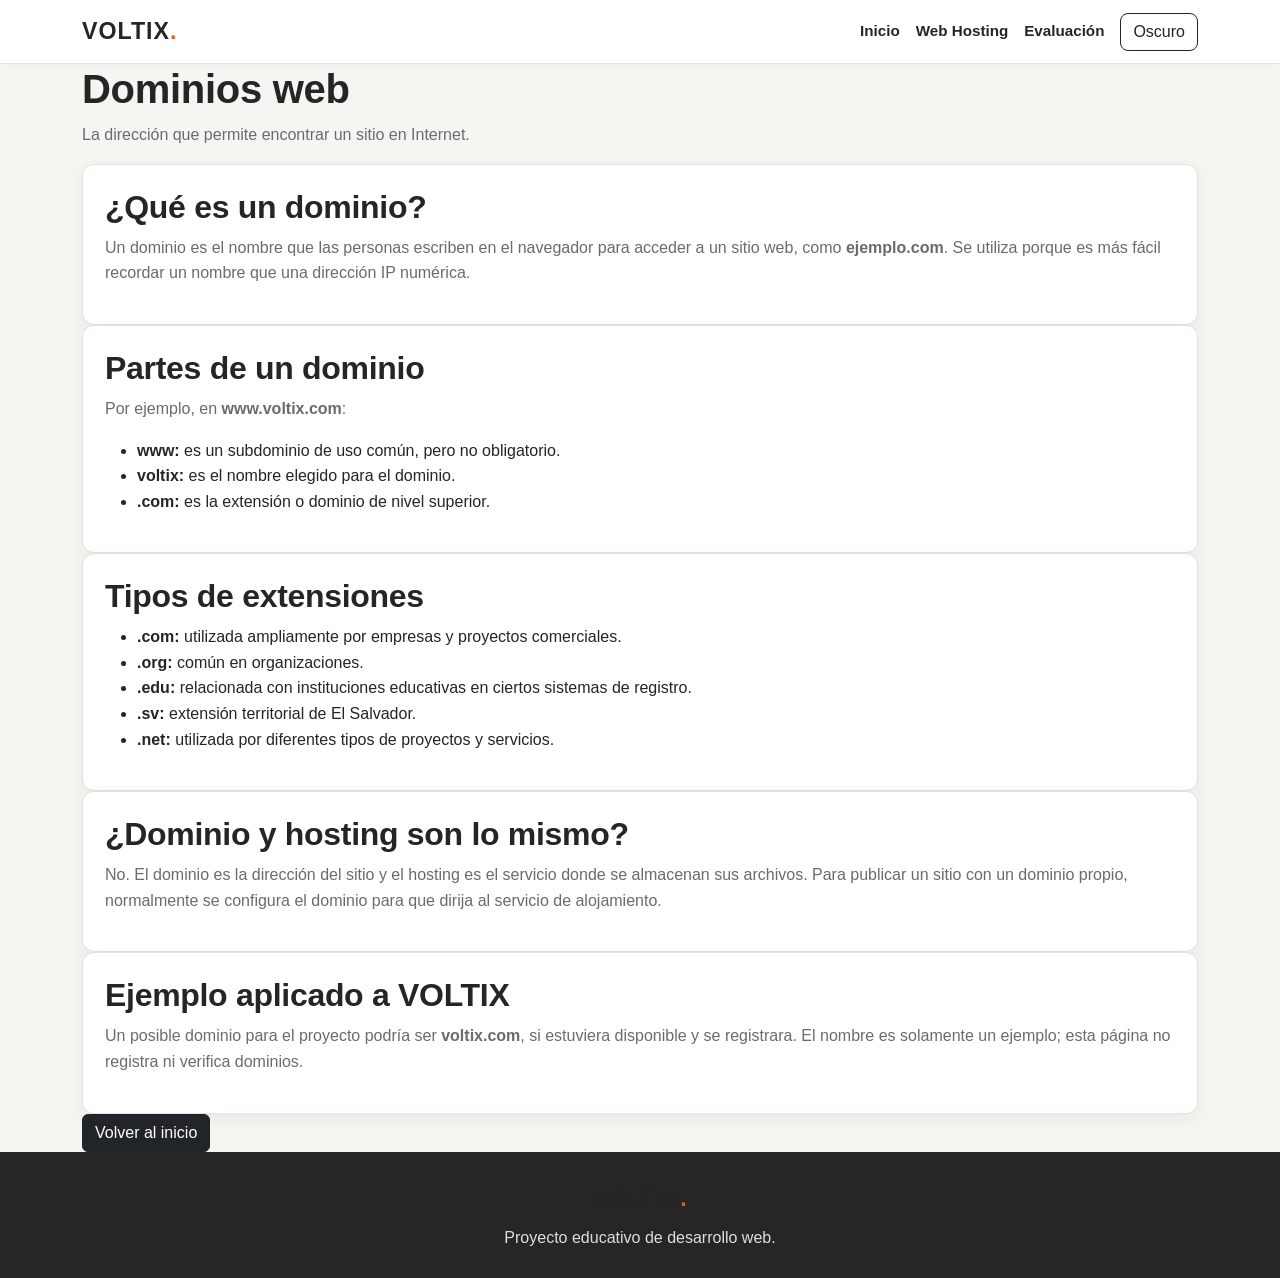
==== commit ab07362d: "Luis" ====
--- a/dominios.html
+++ b/dominios.html
@@ -1,101 +1,87 @@
+
 <!DOCTYPE html>
 <html lang="es">
 <head>
-    <meta charset="UTF-8">
-    <meta name="viewport" content="width=device-width, initial-scale=1.0">
-    <title>NEXUS X | Dominios</title>
+  <meta charset="UTF-8">
+  <meta name="viewport" content="width=device-width, initial-scale=1.0">
+  <title>Dominios | VOLTIX</title>
+  <link href="https://cdn.jsdelivr.net/npm/bootstrap@5.3.3/dist/css/bootstrap.min.css" rel="stylesheet">
+  <link rel="stylesheet" href="style.css">
+</head>
+<body>
+  <nav class="navbar navbar-expand-lg sticky-top">
+    <div class="container">
+      <a class="navbar-brand fw-bold" href="index.html">VOLTIX<span>.</span></a>
+      <button class="navbar-toggler" data-bs-toggle="collapse" data-bs-target="#menu">
+        <span class="navbar-toggler-icon"></span>
+      </button>
+      <div class="collapse navbar-collapse" id="menu">
+        <ul class="navbar-nav ms-auto align-items-lg-center">
+          <li class="nav-item"><a class="nav-link" href="index.html">Inicio</a></li>
+          <li class="nav-item"><a class="nav-link" href="hosting.html">Web Hosting</a></li>
+          <li class="nav-item"><a class="nav-link" href="evaluacion.html">Evaluación</a></li>
+          <li class="nav-item"><button class="btn btn-outline-dark ms-lg-2" id="modoBtn">🌙 Modo oscuro</button></li>
+        </ul>
+      </div>
+    </div>
+  </nav>
 
-    <link href="https://cdn.jsdelivr.net/npm/bootstrap@5.3.3/dist/css/bootstrap.min.css" rel="stylesheet">
-    <link href="https://cdn.jsdelivr.net/npm/bootstrap-icons@1.11.3/font/bootstrap-icons.min.css" rel="stylesheet">
-    <link rel="stylesheet" href="style.css">
-</head>
+  <header class="page-header">
+    <div class="container">
+      <h1>Dominios web</h1>
+      <p>La dirección que permite encontrar un sitio en Internet.</p>
+    </div>
+  </header>
 
-<body>
+  <main class="container content-section">
+    <section class="info-card">
+      <h2>¿Qué es un dominio?</h2>
+      <p>Un dominio es el nombre que las personas escriben en el navegador para acceder a un sitio web, como <strong>ejemplo.com</strong>. Se utiliza porque es más fácil recordar un nombre que una dirección IP numérica.</p>
+    </section>
 
-<nav class="navbar navbar-expand-lg navbar-dark sticky-top">
+    <section class="info-card">
+      <h2>Partes de un dominio</h2>
+      <p>Por ejemplo, en <strong>www.voltix.com</strong>:</p>
+      <ul>
+        <li><strong>www:</strong> es un subdominio de uso común, pero no obligatorio.</li>
+        <li><strong>voltix:</strong> es el nombre elegido para el dominio.</li>
+        <li><strong>.com:</strong> es la extensión o dominio de nivel superior.</li>
+      </ul>
+    </section>
+
+    <section class="info-card">
+      <h2>Tipos de extensiones</h2>
+      <ul>
+        <li><strong>.com:</strong> utilizada ampliamente por empresas y proyectos comerciales.</li>
+        <li><strong>.org:</strong> común en organizaciones.</li>
+        <li><strong>.edu:</strong> relacionada con instituciones educativas en ciertos sistemas de registro.</li>
+        <li><strong>.sv:</strong> extensión territorial de El Salvador.</li>
+        <li><strong>.net:</strong> utilizada por diferentes tipos de proyectos y servicios.</li>
+      </ul>
+    </section>
+
+    <section class="info-card">
+      <h2>¿Dominio y hosting son lo mismo?</h2>
+      <p>No. El dominio es la dirección del sitio y el hosting es el servicio donde se almacenan sus archivos. Para publicar un sitio con un dominio propio, normalmente se configura el dominio para que dirija al servicio de alojamiento.</p>
+    </section>
+
+    <section class="info-card">
+      <h2>Ejemplo aplicado a VOLTIX</h2>
+      <p>Un posible dominio para el proyecto podría ser <strong>voltix.com</strong>, si estuviera disponible y se registrara. El nombre es solamente un ejemplo; esta página no registra ni verifica dominios.</p>
+    </section>
+
+    <a href="index.html" class="btn btn-dark">Volver al inicio</a>
+  </main>
+
+  <footer class="footer text-center">
     <div class="container">
-        <a class="navbar-brand fw-bold" href="index.html"><span class="logo">NX</span> NEXUS X</a>
+      <a class="navbar-brand fw-bold" href="index.html">VOLTIX<span>.</span></a>
+      <p class="mt-2 mb-0">Proyecto educativo de desarrollo web.</p>
+    </div>
+  </footer>
 
-        <button class="navbar-toggler" type="button" data-bs-toggle="collapse" data-bs-target="#menu">
-            <span class="navbar-toggler-icon"></span>
-        </button>
-
-        <div class="collapse navbar-collapse" id="menu">
-            <ul class="navbar-nav ms-auto align-items-lg-center">
-                <li class="nav-item"><a class="nav-link" href="index.html">Inicio</a></li>
-                <li class="nav-item"><a class="nav-link" href="producto.html">Producto</a></li>
-                <li class="nav-item"><a class="nav-link" href="javascript.html">JavaScript</a></li>
-                <li class="nav-item"><a class="nav-link" href="jquery.html">jQuery</a></li>
-                <li class="nav-item"><a class="nav-link" href="json.html">JSON</a></li>
-                <li class="nav-item"><a class="nav-link" href="hosting.html">Hosting</a></li>
-                <li class="nav-item"><a class="nav-link active" href="dominios.html">Dominios</a></li>
-                <li class="nav-item"><a class="nav-link" href="evaluacion.html">Evaluación</a></li>
-                <li class="nav-item ms-lg-2"><button id="modoBtn" class="btn btn-outline-light btn-sm">🌙 Oscuro</button></li>
-            </ul>
-        </div>
-    </div>
-</nav>
-
-<section class="page-header">
-    <div class="container">
-        <span class="badge text-bg-primary">TECNOLOGÍA 05</span>
-        <h1>Dominios</h1>
-        <p>El nombre que las personas utilizan para entrar a un sitio web.</p>
-    </div>
-</section>
-
-<section class="section">
-    <div class="container">
-
-        <div class="content-box reveal">
-            <h2><i class="bi bi-globe2"></i> ¿Qué es un dominio?</h2>
-
-            <p>
-                Un dominio es la dirección o nombre que identifica un sitio web
-                en Internet. En lugar de escribir una dirección numérica complicada,
-                podemos utilizar un nombre fácil de recordar.
-            </p>
-
-            <h4 class="mt-4">Ejemplo</h4>
-
-            <div class="domain-example">
-                www.nexusx.com
-            </div>
-
-            <div class="row g-3 mt-3">
-
-                <div class="col-md-4">
-                    <div class="mini-card">
-                        <strong>www</strong>
-                        <p>Indica el servicio web.</p>
-                    </div>
-                </div>
-
-                <div class="col-md-4">
-                    <div class="mini-card">
-                        <strong>nexusx</strong>
-                        <p>Es el nombre elegido.</p>
-                    </div>
-                </div>
-
-                <div class="col-md-4">
-                    <div class="mini-card">
-                        <strong>.com</strong>
-                        <p>Es la extensión del dominio.</p>
-                    </div>
-                </div>
-
-            </div>
-        </div>
-
-    </div>
-</section>
-
-<footer>
-    <p>© 2026 NEXUS X | Dominios</p>
-</footer>
-
-<script src="https://cdn.jsdelivr.net/npm/bootstrap@5.3.3/dist/js/bootstrap.bundle.min.js"></script>
-<script src="script.js"></script>
+  <script src="https://code.jquery.com/jquery-3.7.1.min.js"></script>
+  <script src="https://cdn.jsdelivr.net/npm/bootstrap@5.3.3/dist/js/bootstrap.bundle.min.js"></script>
+  <script src="script.js"></script>
 </body>
-</html>+</html>
--- a/style.css
+++ b/style.css
@@ -1,960 +1,533 @@
+
+/* ==========================
+   VOLTIX - ESTILOS GENERALES
+========================== */
+
 :root {
-    --azul-oscuro: #0f172a;
-    --azul: #2563eb;
-    --celeste: #38bdf8;
-    --fondo: #f8fafc;
-    --texto: #172033;
-    --tarjeta: #ffffff;
-    --borde: #e2e8f0;
+  --color-principal: #d95d2b;
+  --color-principal-hover: #b9471c;
+  --color-fondo: #f6f5f2;
+  --color-superficie: #ffffff;
+  --color-texto: #252525;
+  --color-secundario: #6b6b6b;
+  --color-borde: #e4e1dc;
+  --color-nav: #ffffff;
+  --sombra: 0 5px 18px rgba(0, 0, 0, 0.06);
+  --radio: 12px;
+  --transicion: 0.25s ease;
 }
 
 * {
-    box-sizing: border-box;
+  box-sizing: border-box;
 }
 
 html {
-    scroll-behavior: smooth;
+  scroll-behavior: smooth;
+  scroll-padding-top: 90px;
 }
 
 body {
-    margin: 0;
-    font-family: Arial, Helvetica, sans-serif;
-    background: var(--fondo);
-    color: var(--texto);
-    transition: .3s;
-}
-
-/* NAVBAR */
+  margin: 0;
+  background: var(--color-fondo);
+  color: var(--color-texto);
+  font-family: Arial, Helvetica, sans-serif;
+  line-height: 1.6;
+  transition: background var(--transicion), color var(--transicion);
+}
+
+img {
+  max-width: 100%;
+}
+
+a {
+  color: var(--color-principal);
+  text-decoration: none;
+  transition: color var(--transicion);
+}
+
+a:hover {
+  color: var(--color-principal-hover);
+}
+
+button,
+input,
+select,
+textarea {
+  font: inherit;
+}
+
+button,
+.btn {
+  transition: background var(--transicion), transform var(--transicion);
+}
+
+button:hover,
+.btn:hover {
+  transform: translateY(-1px);
+}
+
+h1,
+h2,
+h3,
+h4,
+h5 {
+  line-height: 1.25;
+  font-weight: 700;
+  letter-spacing: -0.3px;
+}
+
+p {
+  color: var(--color-secundario);
+}
+
+/* BARRA DE NAVEGACIÓN */
 
 .navbar {
-    background: var(--azul-oscuro) !important;
+  background: var(--color-nav) !important;
+  border-bottom: 1px solid var(--color-borde);
+  box-shadow: 0 2px 10px rgba(0, 0, 0, 0.025);
 }
 
 .navbar-brand {
-    font-size: 1.25rem;
-    letter-spacing: .5px;
-}
-
-.logo {
-    display: inline-flex;
-    align-items: center;
-    justify-content: center;
-    width: 38px;
-    height: 38px;
-    background: var(--azul);
-    border-radius: 10px;
-    margin-right: 7px;
-}
-
-.nav-link {
-    color: #cbd5e1 !important;
-    transition: .2s;
-}
-
-.nav-link:hover,
-.nav-link.active {
-    color: white !important;
-}
-
-/* HERO */
+  color: var(--color-texto) !important;
+  font-size: 1.45rem;
+  font-weight: 800;
+  letter-spacing: 1px;
+}
+
+.navbar-brand span {
+  color: var(--color-principal);
+}
+
+.navbar .nav-link {
+  color: var(--color-texto);
+  font-weight: 600;
+  font-size: 0.95rem;
+}
+
+.navbar .nav-link:hover,
+.navbar .nav-link.active {
+  color: var(--color-principal);
+}
+
+/* BOTONES */
+
+.btn-primary {
+  background: var(--color-principal);
+  border-color: var(--color-principal);
+  color: #fff;
+}
+
+.btn-primary:hover,
+.btn-primary:focus {
+  background: var(--color-principal-hover);
+  border-color: var(--color-principal-hover);
+  color: #fff;
+}
+
+.btn-outline-primary {
+  color: var(--color-principal);
+  border-color: var(--color-principal);
+}
+
+.btn-outline-primary:hover {
+  background: var(--color-principal);
+  border-color: var(--color-principal);
+  color: #fff;
+}
+
+#modoBtn,
+#idiomaBtn {
+  border-radius: 8px;
+}
+
+/* PORTADA */
 
 .hero {
-    min-height: 600px;
-    display: flex;
-    align-items: center;
-    padding: 70px 0;
-
-    background:
-        linear-gradient(
-            135deg,
-            rgba(15, 23, 42, .94),
-            rgba(37, 99, 235, .82)
-        ),
-        url("https://images.unsplash.com/photo-1550751827-4bd374c3f58b?auto=format&fit=crop&w=1600&q=80");
-
-    background-size: cover;
-    background-position: center;
-    color: white;
+  padding: 75px 0;
+  background: var(--color-superficie);
+  border-bottom: 1px solid var(--color-borde);
 }
 
 .hero h1 {
-    font-size: clamp(2.5rem, 6vw, 4.5rem);
-    font-weight: 800;
-    line-height: 1.05;
-    margin-bottom: 20px;
+  font-size: clamp(2rem, 5vw, 3.5rem);
+  font-weight: 800;
+  max-width: 700px;
 }
 
 .hero p {
-    font-size: 1.15rem;
-    line-height: 1.7;
-    max-width: 580px;
-    color: #e2e8f0;
+  max-width: 620px;
+  font-size: 1.08rem;
+}
+
+.hero img {
+  border-radius: var(--radio);
+  object-fit: cover;
 }
 
 .hero .btn {
-    border-radius: 10px;
-}
-
-/* CARRUSEL */
-
-.carousel {
-    border-radius: 18px;
-    overflow: hidden;
-}
-
-.carousel img {
-    height: 420px;
-    object-fit: cover;
-}
-
-.carousel-caption {
-    background: rgba(0, 0, 0, .65);
-    border-radius: 12px;
-    padding: 12px;
-}
-
-/* ENCABEZADOS */
-
-.page-header {
-    background: linear-gradient(
-        135deg,
-        var(--azul-oscuro),
-        var(--azul)
-    );
-    color: white;
-    padding: 80px 0;
-}
-
-.page-header h1 {
-    font-size: 3.5rem;
-    font-weight: 800;
-    margin: 12px 0;
-}
-
-.page-header p {
-    margin: 0;
-    font-size: 1.1rem;
-    color: #e2e8f0;
+  margin-top: 10px;
 }
 
 /* SECCIONES */
 
-.section {
-    padding: 80px 0;
+section {
+  padding-top: 48px;
+  padding-bottom: 48px;
 }
 
 .section-title {
-    text-align: center;
-    max-width: 750px;
-    margin: 0 auto 45px;
-}
-
-.section-title span {
-    color: var(--azul);
-    font-size: .8rem;
-    font-weight: bold;
-    letter-spacing: 2px;
-}
-
-.section-title h2 {
-    font-size: 2.4rem;
-    font-weight: 800;
-    margin: 8px 0;
-}
-
-.section-title p {
-    color: #64748b;
-}
-
-/* TARJETAS */
+  margin-bottom: 10px;
+  font-size: clamp(1.6rem, 3vw, 2.2rem);
+}
+
+.section-description {
+  max-width: 680px;
+  margin: 0 auto 28px;
+}
+
+/* TARJETAS GENERALES */
 
 .info-card,
-.content-box,
 .ai-card,
-.quiz-box,
-.mini-card {
-    background: var(--tarjeta);
-    border: 1px solid var(--borde);
-    border-radius: 18px;
-    transition: .25s;
-}
-
-.info-card {
-    padding: 30px;
-    height: 100%;
+.tool-card,
+.question-card,
+.product-card {
+  height: 100%;
+  background: var(--color-superficie);
+  border: 1px solid var(--color-borde);
+  border-radius: var(--radio);
+  box-shadow: var(--sombra);
+  overflow: hidden;
+  transition: transform var(--transicion),
+              box-shadow var(--transicion),
+              border-color var(--transicion);
+}
+
+.info-card,
+.ai-card,
+.tool-card,
+.question-card {
+  padding: 22px;
 }
 
 .info-card:hover,
 .ai-card:hover,
-.mini-card:hover {
-    transform: translateY(-5px);
-    box-shadow: 0 12px 30px rgba(15, 23, 42, .12);
-}
-
-.info-card i {
-    color: var(--azul);
-    font-size: 2.4rem;
-    margin-bottom: 15px;
-}
-
-.info-card h3 {
-    font-size: 1.3rem;
-    font-weight: 700;
-}
-
-.info-card p,
-.content-box p,
-.ai-card p {
-    line-height: 1.7;
-}
-
-.content-box {
-    padding: 35px;
-}
-
-.content-box h2 {
-    font-weight: 750;
-    margin-bottom: 20px;
-}
-
-.content-box h2 i {
-    color: var(--azul);
-}
-
-/* IA */
-
-.ai-card {
-    padding: 25px;
-    height: 100%;
-}
-
-.ai-card > span {
-    display: inline-flex;
-    align-items: center;
-    justify-content: center;
-
-    width: 36px;
-    height: 36px;
-
-    border-radius: 50%;
-
-    background: #dbeafe;
-    color: var(--azul);
-
-    font-size: .8rem;
-    font-weight: bold;
-
-    margin-bottom: 15px;
-}
-
-.ai-card h3 {
-    font-size: 1.2rem;
-    font-weight: 700;
-}
-
-/* JQUERY */
-
-.demo-box {
-    background: #e0f2fe;
-    border: 2px dashed var(--celeste);
-    border-radius: 15px;
-    padding: 35px;
-}
-
-/* DOMINIO */
-
-.domain-example {
-    background: var(--azul-oscuro);
-    color: white;
-    text-align: center;
-
-    padding: 22px;
-    border-radius: 12px;
-
-    font-size: 1.4rem;
-    font-weight: bold;
-}
-
-/* MINI CARDS */
-
-.mini-card {
-    padding: 22px;
-}
-
-.mini-card strong {
-    color: var(--azul);
-    font-size: 1.2rem;
-}
-
-/* EVALUACIÓN */
-
-.quiz-box {
-    max-width: 850px;
-    margin: auto;
-    padding: 35px;
-}
-
-.pregunta {
-    padding: 25px 0;
-    border-bottom: 1px solid var(--borde);
-}
-
-.pregunta:first-child {
-    padding-top: 0;
-}
-
-.pregunta h4 {
-    font-size: 1.05rem;
-    font-weight: bold;
-}
-
-.pregunta label {
-    display: block;
-    padding: 8px 0;
-    cursor: pointer;
-}
-
-/* RESULTADO */
-
-.resultado {
-    padding: 18px;
-    border-radius: 12px;
-    text-align: center;
-    font-size: 1.1rem;
-    font-weight: bold;
-}
-
-/* FOOTER */
-
-footer {
-    background: var(--azul-oscuro);
-    color: white;
-    text-align: center;
-    padding: 25px;
-}
-
-footer p {
-    margin: 0;
-}
-
-/* ANIMACIÓN
-   IMPORTANTE:
-   Ahora el contenido NO desaparece si JS falla.
-*/
-
-.reveal {
-    opacity: 1;
-    transform: translateY(0);
-}
-
-.reveal.animar {
-    animation: aparecer .7s ease forwards;
-}
-
-@keyframes aparecer {
-    from {
-        opacity: 0;
-        transform: translateY(25px);
-    }
-
-    to {
-        opacity: 1;
-        transform: translateY(0);
-    }
-}
-
-/* MODO OSCURO */
-
-body.modo-oscuro {
-    --fondo: #0b1120;
-    --texto: #e5e7eb;
-    --tarjeta: #111827;
-    --borde: #263244;
-}
-
-body.modo-oscuro .section-title p {
-    color: #aab4c5;
-}
-
-body.modo-oscuro .content-box p,
-body.modo-oscuro .info-card p,
-body.modo-oscuro .ai-card p,
-body.modo-oscuro .mini-card p {
-    color: #cbd5e1;
-}
-
-body.modo-oscuro .demo-box {
-    background: #172554;
-}
-
-body.modo-oscuro .ai-card > span {
-    background: #172554;
-    color: #7dd3fc;
-}
-
-/* RESPONSIVE */
-
-@media (max-width: 768px) {
-
-    .hero {
-        padding: 60px 0;
-        min-height: auto;
-    }
-
-    .hero h1 {
-        font-size: 2.8rem;
-    }
-
-    .carousel img {
-        height: 300px;
-    }
-
-    .page-header {
-        padding: 60px 0;
-    }
-
-    .page-header h1 {
-        font-size: 2.7rem;
-    }
-
-    .section {
-        padding: 55px 0;
-    }
-
-    .section-title h2 {
-        font-size: 2rem;
-    }
-}
-
-/* ========================================
-   NEXUS X - ESTILOS GENERALES
-======================================== */
-
-:root {
-    --azul-oscuro: #0f172a;
-    --azul: #2563eb;
-    --azul-claro: #38bdf8;
-    --morado: #7c3aed;
-    --fondo: #f8fafc;
-    --texto: #172033;
-    --tarjeta: #ffffff;
-    --borde: #e2e8f0;
-    --sombra: 0 12px 35px rgba(15, 23, 42, 0.09);
-}
-
-* {
-    box-sizing: border-box;
-}
-
-html {
-    scroll-behavior: smooth;
-}
-
-body {
-    margin: 0;
-    background: var(--fondo);
-    color: var(--texto);
-    font-family: "Segoe UI", Arial, sans-serif;
-    line-height: 1.7;
-    transition: background 0.3s ease, color 0.3s ease;
-}
-
-a {
-    text-decoration: none;
-}
-
-img {
-    max-width: 100%;
-}
-
-
-/* ========================================
-   MODO OSCURO
-======================================== */
-
-body.modo-oscuro {
-    --fondo: #0b1120;
-    --texto: #e5e7eb;
-    --tarjeta: #111827;
-    --borde: #263244;
-    --sombra: 0 12px 35px rgba(0, 0, 0, 0.25);
-}
-
-body.modo-oscuro .navbar {
-    background: #070d19;
-}
-
-body.modo-oscuro .section-title p,
-body.modo-oscuro .info-card p,
-body.modo-oscuro .content-box p {
-    color: #cbd5e1;
-}
-
-body.modo-oscuro .info-card,
-body.modo-oscuro .content-box,
-body.modo-oscuro .tool-card,
-body.modo-oscuro .question-card {
-    background: var(--tarjeta);
-    color: var(--texto);
-    border-color: var(--borde);
-}
-
-body.modo-oscuro .form-control,
-body.modo-oscuro .form-select {
-    background-color: #0b1120;
-    color: #e5e7eb;
-    border-color: #374151;
-}
-
-body.modo-oscuro .form-control::placeholder {
-    color: #94a3b8;
-}
-
-body.modo-oscuro .form-control:focus,
-body.modo-oscuro .form-select:focus {
-    border-color: var(--azul-claro);
-    box-shadow: 0 0 0 0.2rem rgba(56, 189, 248, 0.2);
-}
-
-body.modo-oscuro footer {
-    background: #070d19;
-}
-
-
-/* ========================================
-   BARRA DE NAVEGACIÓN
-======================================== */
-
-.navbar {
-    background: var(--azul-oscuro);
-    padding: 14px 0;
-    box-shadow: 0 4px 20px rgba(0, 0, 0, 0.15);
-}
-
-.navbar-brand {
-    color: #ffffff !important;
-    font-size: 1.25rem;
-    letter-spacing: 1px;
-}
-
-.logo {
-    display: inline-flex;
-    align-items: center;
-    justify-content: center;
-    width: 38px;
-    height: 38px;
-    margin-right: 7px;
-    border-radius: 11px;
-    background: linear-gradient(135deg, var(--azul), var(--morado));
-    color: white;
-    font-weight: 900;
-}
-
-.navbar .nav-link {
-    color: #cbd5e1;
-    font-size: 0.9rem;
-    transition: color 0.25s ease;
-}
-
-.navbar .nav-link:hover,
-.navbar .nav-link.active {
-    color: var(--azul-claro);
-}
-
-#modoBtn {
-    border-radius: 20px;
-    white-space: nowrap;
-}
-
-
-/* ========================================
-   PORTADA PRINCIPAL
-======================================== */
-
-.hero {
-    position: relative;
-    overflow: hidden;
-    padding: 95px 0;
-    color: white;
-    background:
-        radial-gradient(
-            circle at 80% 20%,
-            rgba(56, 189, 248, 0.22),
-            transparent 35%
-        ),
-        linear-gradient(135deg, #0f172a, #172554 60%, #312e81);
-}
-
-.hero::before {
-    content: "";
-    position: absolute;
-    width: 350px;
-    height: 350px;
-    top: -150px;
-    left: -100px;
-    border-radius: 50%;
-    background: rgba(37, 99, 235, 0.15);
-    filter: blur(5px);
-    pointer-events: none;
-}
-
-.hero .container {
-    position: relative;
-    z-index: 1;
-}
-
-.hero h1 {
-    margin: 15px 0 20px;
-    font-size: clamp(2.3rem, 5vw, 4.2rem);
-    line-height: 1.12;
-    font-weight: 850;
-    letter-spacing: -1.5px;
-}
-
-.hero p {
-    max-width: 570px;
-    color: #dbeafe;
-    font-size: 1.08rem;
-    margin-bottom: 25px;
-}
-
-.hero .btn {
-    border-radius: 12px;
-    padding: 12px 20px;
-    font-weight: 650;
-    transition: transform 0.25s ease, box-shadow 0.25s ease;
-}
-
-.hero .btn:hover {
-    transform: translateY(-3px);
-    box-shadow: 0 8px 22px rgba(37, 99, 235, 0.3);
-}
-
-
-/* ========================================
-   CARRUSEL
-======================================== */
-
-#carruselNexus {
-    overflow: hidden;
-    border-radius: 20px;
-    border: 1px solid rgba(255, 255, 255, 0.16);
-}
-
-#carruselNexus .carousel-item img {
-    width: 100%;
-    height: 390px;
-    object-fit: cover;
-}
-
-#carruselNexus .carousel-item::after {
-    content: "";
-    position: absolute;
-    inset: 35% 0 0;
-    background: linear-gradient(transparent, rgba(2, 6, 23, 0.85));
-    pointer-events: none;
-}
-
-#carruselNexus .carousel-caption {
-    z-index: 2;
-}
-
-.carousel-caption h5 {
-    font-size: 1.7rem;
-    font-weight: 800;
-}
-
-.carousel-caption p {
-    color: white;
-    font-size: 0.95rem;
-    margin-bottom: 10px;
-}
-
-
-/* ========================================
-   SECCIONES
-======================================== */
-
-.section {
-    padding: 85px 0;
-}
-
-.section-title {
-    max-width: 750px;
-    margin: 0 auto 45px;
-    text-align: center;
-}
-
-.section-title span {
-    display: inline-block;
-    margin-bottom: 10px;
-    color: var(--azul);
-    font-size: 0.8rem;
-    font-weight: 850;
-    letter-spacing: 3px;
-}
-
-.section-title h2 {
-    margin-bottom: 12px;
-    font-size: clamp(2rem, 4vw, 3rem);
-    font-weight: 850;
-    letter-spacing: -1px;
-}
-
-.section-title p {
-    color: #64748b;
-    margin-bottom: 0;
-}
-
-
-/* ========================================
-   TARJETAS INFORMATIVAS
-======================================== */
-
-.info-card,
-.tool-card,
-.content-box,
-.question-card {
-    height: 100%;
-    padding: 28px;
-    border: 1px solid var(--borde);
-    border-radius: 20px;
-    background: var(--tarjeta);
-    color: var(--texto);
-    box-shadow: var(--sombra);
-    transition:
-        transform 0.3s ease,
-        box-shadow 0.3s ease,
-        border-color 0.3s ease;
-}
-
-.info-card:hover,
-.tool-card:hover {
-    transform: translateY(-7px);
-    border-color: var(--azul-claro);
-    box-shadow: 0 18px 40px rgba(37, 99, 235, 0.13);
-}
-
-.info-card > i {
-    display: inline-flex;
-    align-items: center;
-    justify-content: center;
-    width: 58px;
-    height: 58px;
-    margin-bottom: 22px;
-    border-radius: 16px;
-    background: #dbeafe;
-    color: var(--azul);
-    font-size: 1.8rem;
+.tool-card:hover,
+.product-card:hover {
+  transform: translateY(-4px);
+  box-shadow: 0 10px 25px rgba(0, 0, 0, 0.09);
+  border-color: #d8c4b8;
 }
 
 .info-card h3,
-.tool-card h3 {
-    margin-bottom: 12px;
-    font-size: 1.3rem;
-    font-weight: 800;
-}
-
-.info-card p,
-.tool-card p {
-    margin-bottom: 0;
-    color: #64748b;
-}
-
-body.modo-oscuro .info-card > i {
-    background: #172554;
-    color: #7dd3fc;
-}
-
-
-/* ========================================
-   BOTONES
-======================================== */
-
-.btn-primary {
-    background: var(--azul);
-    border-color: var(--azul);
-}
-
-.btn-primary:hover {
-    background: #1d4ed8;
-    border-color: #1d4ed8;
-}
-
-.btn {
-    transition: all 0.25s ease;
-}
-
-
-/* ========================================
-   FORMULARIOS
-======================================== */
-
-.form-label {
-    font-weight: 700;
+.ai-card h3,
+.tool-card h3,
+.question-card h3,
+.product-card h3 {
+  font-size: 1.15rem;
+}
+
+/* CATÁLOGO Y PRODUCTOS */
+
+.product-card {
+  display: flex;
+  flex-direction: column;
+}
+
+.product-card img {
+  width: 100%;
+  height: 210px;
+  object-fit: contain;
+  padding: 12px;
+  background: #fff;
+}
+
+.product-card .card-body {
+  display: flex;
+  flex: 1;
+  flex-direction: column;
+  padding: 18px;
+}
+
+.product-card .card-title {
+  color: var(--color-texto);
+  font-weight: 700;
+}
+
+.product-card .price,
+.product-price {
+  color: var(--color-principal);
+  font-size: 1.3rem;
+  font-weight: 800;
+}
+
+.product-card .btn {
+  margin-top: auto;
+}
+
+.product-category {
+  display: inline-block;
+  width: fit-content;
+  margin-bottom: 8px;
+  padding: 4px 9px;
+  border-radius: 5px;
+  background: #f7e8e0;
+  color: #8b381b;
+  font-size: 0.78rem;
+  font-weight: 700;
+}
+
+.product-details {
+  padding-left: 20px;
+  color: var(--color-secundario);
+  font-size: 0.92rem;
+}
+
+#productosInicio,
+#listaProductos,
+#productos {
+  align-items: stretch;
+}
+
+/* BUSCADOR Y FILTROS */
+
+.search-box,
+.filter-box {
+  padding: 20px;
+  margin-bottom: 24px;
+  background: var(--color-superficie);
+  border: 1px solid var(--color-borde);
+  border-radius: var(--radio);
 }
 
 .form-control,
 .form-select {
-    min-height: 46px;
-    border: 1px solid var(--borde);
-    border-radius: 10px;
-    background-color: var(--tarjeta);
-    color: var(--texto);
-}
-
-textarea.form-control {
-    min-height: 130px;
+  min-height: 43px;
+  background-color: var(--color-superficie);
+  border-color: var(--color-borde);
+  color: var(--color-texto);
+  border-radius: 8px;
 }
 
 .form-control:focus,
 .form-select:focus {
-    border-color: var(--azul);
-    box-shadow: 0 0 0 0.2rem rgba(37, 99, 235, 0.13);
-}
-
-#estadoFormulario {
-    font-weight: 650;
-    overflow-wrap: anywhere;
-}
-
-
-/* ========================================
-   BLOQUES DE CÓDIGO
-======================================== */
+  border-color: var(--color-principal);
+  box-shadow: 0 0 0 0.2rem rgba(217, 93, 43, 0.15);
+}
+
+label {
+  margin-bottom: 6px;
+  font-weight: 600;
+}
+
+/* CARRUSEL */
+
+#carruselVOLTIX,
+#carruselNexus,
+.carousel {
+  overflow: hidden;
+  border-radius: var(--radio);
+}
+
+.carousel img {
+  width: 100%;
+  object-fit: cover;
+}
+
+.carousel-caption {
+  padding: 18px;
+  background: rgba(20, 20, 20, 0.65);
+  border-radius: 8px;
+}
+
+/* FORMULARIOS */
+
+form {
+  width: 100%;
+}
+
+.contact-form,
+.auth-form {
+  max-width: 650px;
+  margin: 0 auto;
+  padding: 25px;
+  background: var(--color-superficie);
+  border: 1px solid var(--color-borde);
+  border-radius: var(--radio);
+  box-shadow: var(--sombra);
+}
+
+textarea.form-control {
+  min-height: 130px;
+  resize: vertical;
+}
+
+.form-message {
+  margin-top: 12px;
+  font-weight: 600;
+}
+
+/* CONTENIDO EDUCATIVO Y CÓDIGO */
 
 pre,
+.code-block {
+  padding: 18px;
+  overflow-x: auto;
+  background: #242424;
+  color: #f5f5f5;
+  border-radius: 8px;
+  font-size: 0.9rem;
+}
+
 code {
-    font-family: Consolas, "Courier New", monospace;
-}
-
-pre {
-    overflow-x: auto;
-    padding: 22px;
-    border-radius: 14px;
-    background: #0f172a;
-    color: #e2e8f0;
-}
-
-code {
-    overflow-wrap: anywhere;
-}
-
-
-/* ========================================
-   EVALUACIÓN
-======================================== */
+  overflow-wrap: anywhere;
+}
 
 .question-card {
-    margin-bottom: 22px;
+  margin-bottom: 18px;
 }
 
 .question-card label {
-    cursor: pointer;
-}
-
-.question-card input[type="radio"] {
-    margin-right: 8px;
-    accent-color: var(--azul);
-}
-
-#resultado {
-    margin-top: 20px;
-    font-size: 1.1rem;
-    font-weight: 800;
-}
-
-
-/* ========================================
-   ANIMACIONES
-======================================== */
+  font-weight: 400;
+}
+
+/* PIE DE PÁGINA */
+
+footer {
+  padding: 28px 15px;
+  background: #262626;
+  color: #fff;
+  text-align: center;
+}
+
+footer p {
+  margin: 0;
+  color: #dedede;
+}
+
+/* ANIMACIONES */
 
 .reveal {
-    opacity: 1;
-    transform: translateY(0);
+  opacity: 0;
+  transform: translateY(15px);
+  transition: opacity 0.5s ease, transform 0.5s ease;
 }
 
 .reveal.visible {
-    animation: aparecer 0.65s ease both;
-}
-
-@keyframes aparecer {
-    from {
-        opacity: 0;
-        transform: translateY(22px);
-    }
-
-    to {
-        opacity: 1;
-        transform: translateY(0);
-    }
-}
-
-
-/* ========================================
-   PIE DE PÁGINA
-======================================== */
-
-footer {
-    padding: 25px 15px;
-    background: var(--azul-oscuro);
-    color: #cbd5e1;
-    text-align: center;
-}
-
-footer p {
-    margin: 0;
-}
-
-
-/* ========================================
-   RESPONSIVE PARA CELULARES
-======================================== */
-
-@media (max-width: 991px) {
-    .navbar-nav {
-        align-items: stretch !important;
-        padding-top: 12px;
-    }
-
-    .navbar-nav .nav-item {
-        margin: 3px 0;
-    }
-
-    .hero {
-        padding: 65px 0;
-    }
-
-    .hero h1 {
-        font-size: 2.6rem;
-    }
-
-    #carruselNexus .carousel-item img {
-        height: 320px;
-    }
-}
-
-@media (max-width: 576px) {
-    .section {
-        padding: 60px 0;
-    }
-
-    .hero h1 {
-        font-size: 2.15rem;
-    }
-
-    .hero p {
-        font-size: 1rem;
-    }
-
-    #carruselNexus .carousel-item img {
-        height: 250px;
-    }
-
-    .info-card,
-    .tool-card,
-    .content-box,
-    .question-card {
-        padding: 22px;
-    }
-}+  opacity: 1;
+  transform: translateY(0);
+}
+
+@media (prefers-reduced-motion: reduce) {
+  *,
+  *::before,
+  *::after {
+    scroll-behavior: auto !important;
+    transition-duration: 0.01ms !important;
+    animation-duration: 0.01ms !important;
+  }
+}
+
+/* MODO OSCURO */
+
+body.modo-oscuro {
+  --color-fondo: #181818;
+  --color-superficie: #232323;
+  --color-texto: #f1f1f1;
+  --color-secundario: #c0c0c0;
+  --color-borde: #3b3b3b;
+  --color-nav: #202020;
+  --sombra: 0 5px 18px rgba(0, 0, 0, 0.2);
+}
+
+body.modo-oscuro .navbar {
+  background: var(--color-nav) !important;
+}
+
+body.modo-oscuro .product-card img {
+  background: #f5f5f5;
+}
+
+body.modo-oscuro .product-category {
+  background: #493025;
+  color: #ffd2bc;
+}
+
+body.modo-oscuro .carousel-caption {
+  background: rgba(0, 0, 0, 0.8);
+}
+
+body.modo-oscuro .btn-outline-secondary {
+  color: #eee;
+  border-color: #777;
+}
+
+body.modo-oscuro .btn-outline-secondary:hover {
+  background: #444;
+}
+
+body.modo-oscuro .text-dark {
+  color: var(--color-texto) !important;
+}
+
+/* TABLETAS Y CELULARES */
+
+@media (max-width: 768px) {
+  .hero {
+    padding: 45px 0;
+  }
+
+  .hero h1 {
+    font-size: 2.2rem;
+  }
+
+  section {
+    padding-top: 32px;
+    padding-bottom: 32px;
+  }
+
+  .product-card img {
+    height: 180px;
+  }
+
+  .contact-form,
+  .auth-form {
+    padding: 18px;
+  }
+
+  .carousel-caption {
+    padding: 8px;
+  }
+
+  .carousel-caption h5 {
+    font-size: 1rem;
+  }
+}
+
+@media (max-width: 480px) {
+  body {
+    font-size: 15px;
+  }
+
+  .hero h1 {
+    font-size: 1.8rem;
+  }
+
+  .navbar-brand {
+    font-size: 1.2rem;
+  }
+
+  .product-card img {
+    height: 160px;
+  }
+
+  .search-box,
+  .filter-box {
+    padding: 14px;
+  }
+
+  .btn {
+    max-width: 100%;
+  }
+}
